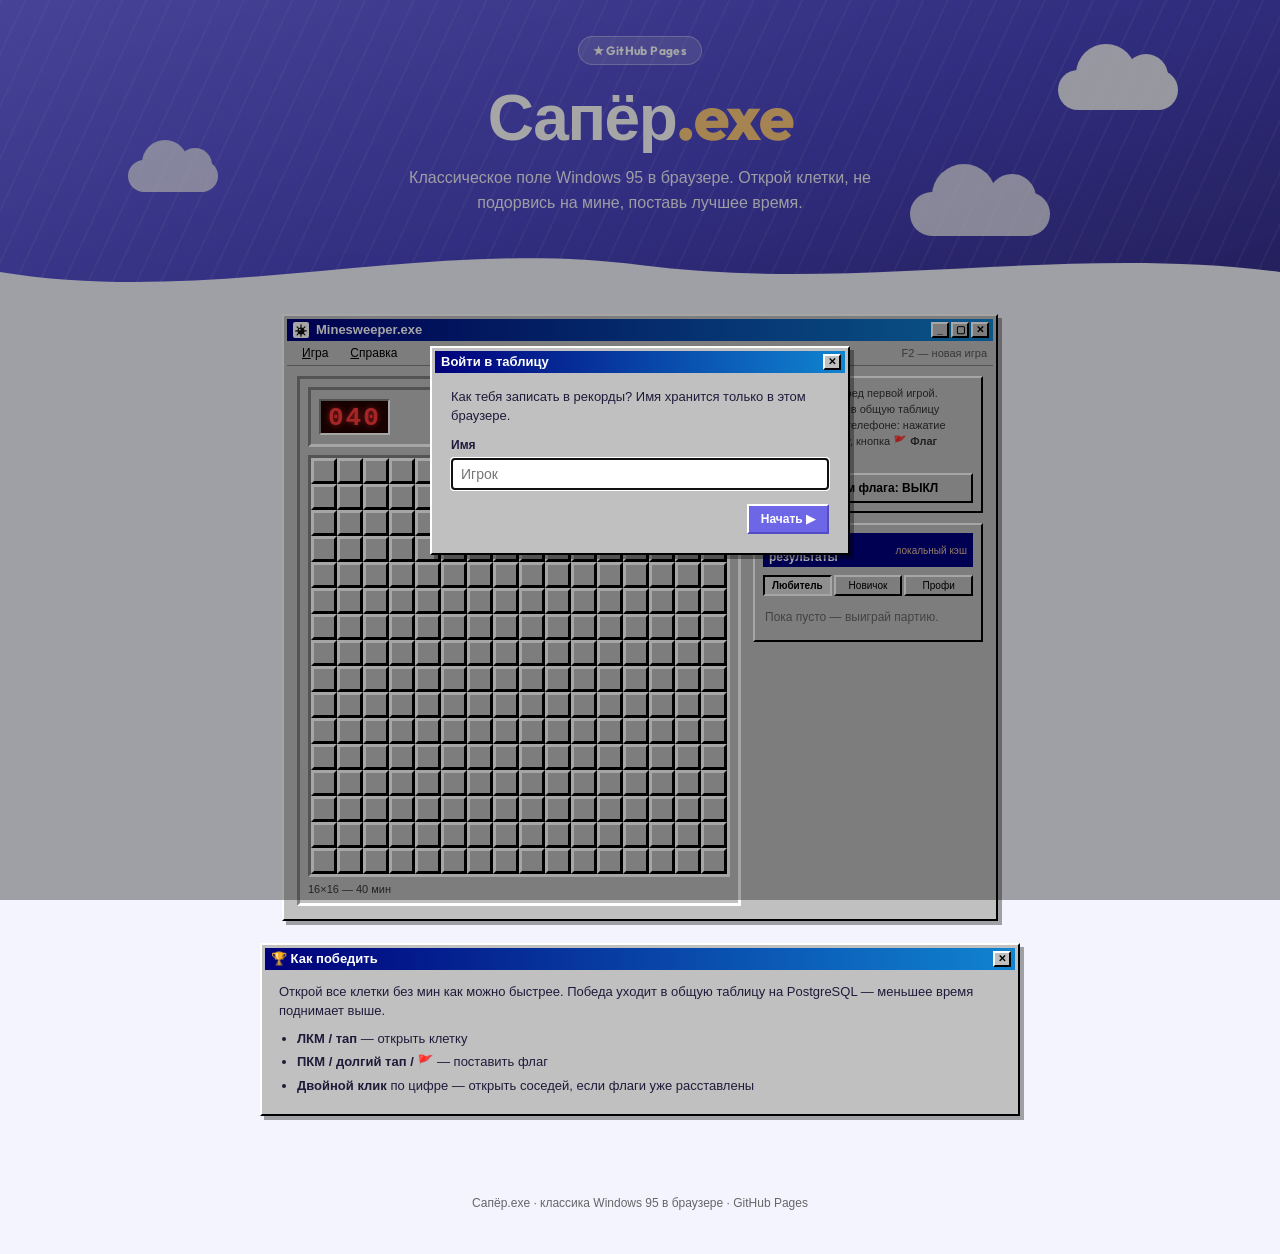
==== index.html @ 0dbbdd4d "feat: add Win95 minesweeper with Postgres scores Persist leaderboard in PostgreSQL so wins survive b" ====
<!DOCTYPE html>
<html lang="ru">
<head>
  <meta charset="UTF-8" />
  <meta name="viewport" content="width=device-width, initial-scale=1, maximum-scale=1, user-scalable=no" />
  <title>Сапёр.exe — классический Minesweeper в браузере</title>
  <meta name="description" content="Классический сапёр в окне Windows 95. Играйте в браузере, ставьте флаги, бейте рекорды." />
  <link rel="icon" href="favicon.svg" type="image/svg+xml" />
  <link rel="preconnect" href="https://fonts.googleapis.com" />
  <link rel="preconnect" href="https://fonts.gstatic.com" crossorigin />
  <link href="https://fonts.googleapis.com/css2?family=Outfit:wght@500;700;800&family=Tahoma&display=swap" rel="stylesheet" />
  <link rel="stylesheet" href="styles.css" />
</head>
<body>
  <header class="hero">
    <div class="cloud c1" aria-hidden="true"></div>
    <div class="cloud c2" aria-hidden="true"></div>
    <div class="cloud c3" aria-hidden="true"></div>
    <div class="hero-inner">
      <span class="badge">★ GitHub Pages</span>
      <h1>Сапёр<span class="dot">.exe</span></h1>
      <p>Классическое поле Windows 95 в браузере. Открой клетки, не подорвись на мине, поставь лучшее время.</p>
    </div>
    <svg class="wave" viewBox="0 0 1440 80" preserveAspectRatio="none" aria-hidden="true">
      <path fill="#f4f4ff" d="M0,40 C240,80 480,0 720,32 C960,64 1200,8 1440,40 L1440,80 L0,80 Z"></path>
    </svg>
  </header>

  <main class="stage">
    <section class="win" id="gameWindow" aria-label="Окно игры Сапёр">
      <div class="titlebar">
        <div class="t">
          <span class="ico" aria-hidden="true">
            <svg viewBox="0 0 16 16" width="14" height="14"><circle cx="8" cy="9" r="4" fill="#111"/><g stroke="#111" stroke-width="1.4" stroke-linecap="round"><line x1="8" y1="2" x2="8" y2="5"/><line x1="8" y1="13" x2="8" y2="15"/><line x1="2" y1="9" x2="4" y2="9"/><line x1="12" y1="9" x2="14" y2="9"/><line x1="3.5" y1="4.5" x2="5.2" y2="6.2"/><line x1="10.8" y1="11.8" x2="12.5" y2="13.5"/><line x1="12.5" y1="4.5" x2="10.8" y2="6.2"/><line x1="5.2" y1="11.8" x2="3.5" y2="13.5"/></g><circle cx="6.6" cy="7.6" r=".9" fill="#fff"/></svg>
          </span>
          <span>Minesweeper.exe</span>
        </div>
        <div class="tbtns">
          <button class="tbtn" type="button" aria-label="Свернуть">_</button>
          <button class="tbtn" type="button" aria-label="Развернуть">▢</button>
          <button class="tbtn" type="button" aria-label="Закрыть">✕</button>
        </div>
      </div>

      <div class="menubar">
        <div class="menu">
          <button class="menu-btn" type="button" id="gameMenuBtn"><u>И</u>гра</button>
          <div class="menu-drop" id="gameMenu" hidden>
            <button type="button" data-action="new">Новая игра<span>F2</span></button>
            <hr />
            <button type="button" data-diff="beginner">Новичок <em>9×9 · 10</em></button>
            <button type="button" data-diff="intermediate">Любитель <em>16×16 · 40</em></button>
            <button type="button" data-diff="expert">Профессионал <em>30×16 · 99</em></button>
            <hr />
            <button type="button" data-action="marks">Знаки вопроса <b id="marksState">выкл</b></button>
            <button type="button" data-action="clear-scores">Очистить локальный кэш</button>
          </div>
        </div>
        <div class="menu">
          <button class="menu-btn" type="button" id="helpMenuBtn"><u>С</u>правка</button>
          <div class="menu-drop" id="helpMenu" hidden>
            <button type="button" data-action="help">Как играть</button>
            <button type="button" data-action="about">О программе</button>
          </div>
        </div>
        <span class="menu-hint">F2 — новая игра</span>
      </div>

      <div class="app">
        <div class="gameframe">
          <div class="hud">
            <div class="led" id="mineCounter" aria-label="Осталось мин">040</div>
            <button class="smiley" id="smiley" type="button" aria-label="Новая игра">🙂</button>
            <div class="led" id="timer" aria-label="Время">000</div>
          </div>
          <div class="board" id="board" role="grid" aria-label="Игровое поле"></div>
          <div class="statusline">
            <span id="diffLabel">16×16 — 40 мин</span>
          </div>
        </div>

        <aside class="panel">
          <div class="panelbox">
            <p class="small">Имя спросим перед первой игрой. Победа пишется в общую таблицу PostgreSQL. На телефоне: нажатие открывает клетку, кнопка <b>🚩 Флаг</b> ставит флаги.</p>
            <button class="btn flag-btn" id="flagBtn" type="button" aria-pressed="false">
              🚩 Режим флага: <b>ВЫКЛ</b>
            </button>
          </div>
          <div class="panelbox lbbox">
            <h3>🏆 Лучшие результаты <span class="lb-status" id="lbStatus">подключение…</span></h3>
            <div class="lb-tabs" id="lbTabs">
              <button type="button" class="active" data-lb="intermediate">Любитель</button>
              <button type="button" data-lb="beginner">Новичок</button>
              <button type="button" data-lb="expert">Профи</button>
            </div>
            <div id="leaderboard"></div>
          </div>
        </aside>
      </div>
    </section>

    <section class="win prizes" aria-labelledby="howtoTitle">
      <div class="titlebar">
        <div class="t"><span>🏆 Как победить</span></div>
        <div class="tbtns"><button class="tbtn" type="button">✕</button></div>
      </div>
      <div class="prizes-body">
        <p>Открой все клетки без мин как можно быстрее. Победа уходит в общую таблицу на PostgreSQL — меньшее время поднимает выше.</p>
        <ul>
          <li><b>ЛКМ / тап</b> — открыть клетку</li>
          <li><b>ПКМ / долгий тап / 🚩</b> — поставить флаг</li>
          <li><b>Двойной клик</b> по цифре — открыть соседей, если флаги уже расставлены</li>
        </ul>
      </div>
    </section>
  </main>

  <footer class="foot">
    <p>Сапёр.exe · классика Windows 95 в браузере · GitHub Pages</p>
  </footer>

  <div class="modal" id="nameModal" hidden>
    <div class="win dialog">
      <div class="titlebar">
        <div class="t">Войти в таблицу</div>
        <button class="tbtn" type="button" data-close="nameModal">✕</button>
      </div>
      <form class="dialog-body" id="nameForm">
        <p>Как тебя записать в рекорды? Имя хранится только в этом браузере.</p>
        <label>
          Имя
          <input id="nameInput" name="name" type="text" maxlength="24" autocomplete="nickname" required placeholder="Игрок" />
        </label>
        <div class="dialog-actions">
          <button class="btn primary" type="submit">Начать ▶</button>
        </div>
      </form>
    </div>
  </div>

  <div class="modal" id="helpModal" hidden>
    <div class="win dialog">
      <div class="titlebar">
        <div class="t">Справка</div>
        <button class="tbtn" type="button" data-close="helpModal">✕</button>
      </div>
      <div class="dialog-body">
        <p>На поле спрятаны мины. Цифра — сколько мин в соседних восьми клетках. Открой все безопасные клетки.</p>
        <ul>
          <li>Первый клик всегда безопасный.</li>
          <li>Пустая клетка открывает область вокруг.</li>
          <li>Флаг — если уверен, что там мина.</li>
          <li>Смайлик или F2 — новая партия.</li>
        </ul>
        <div class="dialog-actions">
          <button class="btn" type="button" data-close="helpModal">Понятно</button>
        </div>
      </div>
    </div>
  </div>

  <div class="modal" id="aboutModal" hidden>
    <div class="win dialog">
      <div class="titlebar">
        <div class="t">О программе</div>
        <button class="tbtn" type="button" data-close="aboutModal">✕</button>
      </div>
      <div class="dialog-body">
        <p><b>Minesweeper.exe</b></p>
        <p>Веб-версия классического сапёра. Таблица рекордов живёт в PostgreSQL; если сервер недоступен, остаётся локальный кэш в браузере.</p>
        <div class="dialog-actions">
          <button class="btn" type="button" data-close="aboutModal">OK</button>
        </div>
      </div>
    </div>
  </div>

  <div class="modal" id="resultModal" hidden>
    <div class="win dialog result">
      <div class="titlebar">
        <div class="t" id="resultTitle">Победа</div>
        <button class="tbtn" type="button" data-close="resultModal">✕</button>
      </div>
      <div class="dialog-body result-body">
        <div class="mascot" aria-hidden="true">💣</div>
        <h2 id="resultHeading">Поле чисто</h2>
        <dl class="stats">
          <div><dt>Счёт</dt><dd id="statScore">—</dd></div>
          <div><dt>Время</dt><dd id="statTime">—</dd></div>
          <div><dt>Открыто</dt><dd id="statCleared">—</dd></div>
          <div><dt>Игрок</dt><dd id="statPlayer">—</dd></div>
        </dl>
        <div class="dialog-actions">
          <button class="btn primary" type="button" id="playAgain">↻ Ещё раз</button>
          <button class="btn" type="button" id="saveImage">💾 Картинка счёта</button>
        </div>
      </div>
    </div>
  </div>

  <script src="config.js"></script>
  <script src="game.js"></script>
</body>
</html>
---- styles.css ----
:root {
  --face: #c0c0c0;
  --hi: #ffffff;
  --lo: #808080;
  --dk: #000000;
  --led: #ff3b3b;
  --navy: #1e1b3a;
  --purple: #6d67e8;
  --purple-d: #524dc4;
  --yellow: #ffcb7d;
  --page: #f4f4ff;
  --cell: 28px;
}

*,
*::before,
*::after { box-sizing: border-box; }

html, body {
  margin: 0;
  padding: 0;
}

body {
  font-family: Tahoma, "Segoe UI", Verdana, sans-serif;
  background: var(--page);
  color: var(--navy);
  min-height: 100vh;
  -webkit-user-select: none;
  user-select: none;
}

img, svg { display: block; }

.hero {
  position: relative;
  overflow: hidden;
  padding: 36px 20px 90px;
  background:
    repeating-linear-gradient(115deg, rgba(255,255,255,.06) 0 2px, transparent 2px 22px),
    linear-gradient(160deg, #6d67e8 0%, #4b46c4 55%, #352f8a 100%);
  color: #fff;
  text-align: center;
}

.hero-inner { position: relative; z-index: 2; max-width: 720px; margin: 0 auto; }

.badge {
  display: inline-flex;
  align-items: center;
  gap: 8px;
  background: rgba(255,255,255,.16);
  border: 1px solid rgba(255,255,255,.35);
  border-radius: 999px;
  padding: 6px 14px;
  font-size: 12px;
  font-weight: 700;
  letter-spacing: .4px;
  font-family: Outfit, Tahoma, sans-serif;
}

.hero h1 {
  font-family: Outfit, Tahoma, sans-serif;
  font-weight: 800;
  font-size: clamp(36px, 6vw, 64px);
  letter-spacing: -1.5px;
  margin: 18px 0 0;
  line-height: 1.05;
}

.hero h1 .dot { color: var(--yellow); }

.hero p {
  max-width: 540px;
  margin: 16px auto 0;
  font-size: 16px;
  line-height: 1.55;
  color: rgba(255,255,255,.92);
}

.cloud {
  position: absolute;
  background: #fff;
  border-radius: 100px;
  opacity: .88;
  z-index: 1;
}
.cloud::before,
.cloud::after {
  content: "";
  position: absolute;
  background: #fff;
  border-radius: 50%;
}
.cloud.c1 { width: 120px; height: 40px; top: 70px; right: 8%; }
.cloud.c1::before { width: 60px; height: 60px; top: -26px; left: 18px; }
.cloud.c1::after { width: 44px; height: 44px; top: -16px; left: 66px; }
.cloud.c2 { width: 90px; height: 32px; top: 160px; left: 10%; opacity: .7; }
.cloud.c2::before { width: 46px; height: 46px; top: -20px; left: 14px; }
.cloud.c2::after { width: 34px; height: 34px; top: -12px; left: 50px; }
.cloud.c3 { width: 140px; height: 44px; bottom: 70px; right: 18%; opacity: .75; }
.cloud.c3::before { width: 64px; height: 64px; top: -28px; left: 22px; }
.cloud.c3::after { width: 48px; height: 48px; top: -18px; left: 78px; }

.wave {
  position: absolute;
  left: 0; right: 0; bottom: -1px;
  width: 100%;
  height: 70px;
  z-index: 2;
  pointer-events: none;
}

.stage {
  max-width: 1180px;
  margin: 0 auto;
  padding: 8px 16px 60px;
  display: flex;
  flex-direction: column;
  align-items: center;
}

.win {
  width: fit-content;
  max-width: 100%;
  background: var(--face);
  border: 2px solid;
  border-color: var(--hi) var(--dk) var(--dk) var(--hi);
  box-shadow: 4px 4px 0 rgba(0,0,0,.35);
  padding: 3px;
}

.titlebar {
  background: linear-gradient(90deg, #00007b, #1084d0);
  color: #fff;
  display: flex;
  align-items: center;
  justify-content: space-between;
  padding: 3px 4px 3px 6px;
  font-weight: 700;
  font-size: 13px;
}

.titlebar .t { display: flex; align-items: center; gap: 7px; }
.titlebar .ico {
  width: 16px;
  height: 16px;
  background: #fff;
  border-radius: 2px;
  display: inline-flex;
  align-items: center;
  justify-content: center;
}

.tbtns { display: flex; gap: 2px; }
.tbtn {
  width: 18px;
  height: 16px;
  background: var(--face);
  border: 2px solid;
  border-color: var(--hi) var(--dk) var(--dk) var(--hi);
  font-size: 10px;
  line-height: 10px;
  display: flex;
  align-items: center;
  justify-content: center;
  font-weight: 700;
  color: #000;
  padding: 0;
  cursor: default;
  font-family: Tahoma, sans-serif;
}
.tbtn:active { border-color: var(--dk) var(--hi) var(--hi) var(--dk); }

.menubar {
  display: flex;
  align-items: center;
  gap: 4px;
  padding: 2px 6px;
  font-size: 12px;
  border-bottom: 1px solid var(--lo);
  position: relative;
}

.menu { position: relative; }
.menu-btn {
  background: none;
  border: 1px solid transparent;
  font: inherit;
  padding: 2px 8px;
  cursor: default;
}
.menu-btn:hover,
.menu.open .menu-btn {
  background: #000080;
  color: #fff;
  border-color: #000080;
}

.menu-drop {
  position: absolute;
  top: 100%;
  left: 0;
  z-index: 20;
  min-width: 240px;
  background: var(--face);
  border: 2px solid;
  border-color: var(--hi) var(--dk) var(--dk) var(--hi);
  box-shadow: 2px 2px 0 rgba(0,0,0,.25);
  padding: 3px;
}
.menu-drop button {
  display: flex;
  justify-content: space-between;
  align-items: center;
  gap: 16px;
  width: 100%;
  background: none;
  border: 0;
  font: inherit;
  font-size: 12px;
  text-align: left;
  padding: 4px 12px 4px 18px;
  cursor: default;
}
.menu-drop button:hover { background: #000080; color: #fff; }
.menu-drop button span,
.menu-drop button em,
.menu-drop button b { font-style: normal; font-weight: 400; color: #444; }
.menu-drop button:hover span,
.menu-drop button:hover em,
.menu-drop button:hover b { color: #ddd; }
.menu-drop hr {
  border: 0;
  border-top: 1px solid var(--lo);
  border-bottom: 1px solid var(--hi);
  margin: 3px 4px;
}
.menu-hint {
  margin-left: auto;
  color: #555;
  font-size: 11px;
}

.app {
  padding: 10px;
  display: flex;
  gap: 12px;
  align-items: flex-start;
  justify-content: center;
  flex-wrap: wrap;
}

.gameframe {
  background: var(--face);
  padding: 8px;
  border: 3px solid;
  border-color: var(--lo) var(--hi) var(--hi) var(--lo);
}

.hud {
  display: flex;
  align-items: center;
  justify-content: space-between;
  background: var(--face);
  padding: 6px 8px;
  margin-bottom: 8px;
  border: 3px solid;
  border-color: var(--lo) var(--hi) var(--hi) var(--lo);
}

.led {
  font-family: "Courier New", ui-monospace, monospace;
  font-weight: 700;
  font-size: 26px;
  line-height: 1;
  background: #200;
  color: var(--led);
  padding: 4px 7px 2px;
  letter-spacing: 2px;
  border: 2px solid;
  border-color: var(--lo) var(--hi) var(--hi) var(--lo);
  min-width: 64px;
  text-align: right;
  text-shadow: 0 0 6px rgba(255, 59, 59, .75);
}

.smiley {
  width: 42px;
  height: 42px;
  font-size: 22px;
  background: var(--face);
  cursor: pointer;
  border: 3px solid;
  border-color: var(--hi) var(--dk) var(--dk) var(--hi);
  display: flex;
  align-items: center;
  justify-content: center;
  padding: 0;
  line-height: 1;
}
.smiley:active { border-color: var(--dk) var(--hi) var(--hi) var(--dk); }

.board {
  display: grid;
  gap: 0;
  background: var(--lo);
  border: 3px solid;
  border-color: var(--lo) var(--hi) var(--hi) var(--lo);
  touch-action: manipulation;
}

.cell {
  width: var(--cell);
  height: var(--cell);
  background: var(--face);
  border: 3px solid;
  border-color: var(--hi) var(--dk) var(--dk) var(--hi);
  display: flex;
  align-items: center;
  justify-content: center;
  font-weight: 700;
  font-size: calc(var(--cell) * 0.58);
  font-family: Tahoma, sans-serif;
  cursor: pointer;
  padding: 0;
  color: transparent;
  line-height: 1;
}
.cell.open {
  border: 1px solid #9c9c9c;
  background: #c0c0c0;
}
.cell.pressed:not(.open):not(.flag) {
  border-color: var(--lo) var(--hi) var(--hi) var(--lo);
}
.cell.exploded { background: #ff3232; }
.cell.mine-wrong { background: #c0c0c0; }
.n1 { color: #0000ff; }
.n2 { color: #008200; }
.n3 { color: #ff0000; }
.n4 { color: #000084; }
.n5 { color: #840000; }
.n6 { color: #008284; }
.n7 { color: #000000; }
.n8 { color: #848284; }

.cell .glyph {
  width: 70%;
  height: 70%;
  pointer-events: none;
}

.statusline {
  margin-top: 6px;
  font-size: 11px;
  color: #333;
}

.panel {
  width: 230px;
  min-width: 200px;
  flex: 0 0 230px;
  font-size: 12px;
  display: flex;
  flex-direction: column;
}

.panelbox {
  background: var(--face);
  padding: 8px;
  margin-bottom: 10px;
  border: 2px solid;
  border-color: var(--hi) var(--dk) var(--dk) var(--hi);
}

.panelbox h3 {
  margin: 0 0 8px;
  font-size: 12px;
  background: #000080;
  color: #fff;
  padding: 3px 6px;
  font-weight: 700;
  display: flex;
  align-items: center;
  justify-content: space-between;
  gap: 8px;
}

.lb-status {
  font-weight: 400;
  font-size: 10px;
  letter-spacing: 0;
  white-space: nowrap;
  opacity: .9;
}
.lb-status.online { color: #b6ffb6; }
.lb-status.offline { color: #ffd59a; }

.small { font-size: 11px; color: #333; line-height: 1.45; margin: 0 0 8px; }

.btn {
  font-family: Tahoma, sans-serif;
  font-size: 12px;
  padding: 6px 12px;
  cursor: pointer;
  background: var(--face);
  font-weight: 700;
  border: 2px solid;
  border-color: var(--hi) var(--dk) var(--dk) var(--hi);
  color: #000;
}
.btn:active { border-color: var(--dk) var(--hi) var(--hi) var(--dk); }
.btn.primary {
  background: var(--purple);
  color: #fff;
  border-color: #fff var(--purple-d) var(--purple-d) #fff;
}
.flag-btn { width: 100%; }
.flag-btn.on { background: #ffe08a; }

.lb-tabs {
  display: flex;
  gap: 2px;
  margin-bottom: 6px;
}
.lb-tabs button {
  flex: 1;
  font: inherit;
  font-size: 10px;
  padding: 3px 2px;
  background: var(--face);
  border: 2px solid;
  border-color: var(--hi) var(--dk) var(--dk) var(--hi);
  cursor: pointer;
}
.lb-tabs button.active {
  border-color: var(--dk) var(--hi) var(--hi) var(--dk);
  background: #dcdcdc;
  font-weight: 700;
}

#leaderboard { max-height: 280px; overflow-y: auto; }
.lbrow {
  display: flex;
  justify-content: space-between;
  gap: 6px;
  padding: 3px 2px;
  border-bottom: 1px dotted #aaa;
}
.lbrow.me { background: #fff3b0; }
.lbrow .rk { width: 18px; color: #555; flex: none; }
.lbrow .nm { flex: 1; overflow: hidden; text-overflow: ellipsis; white-space: nowrap; }
.lbrow .tm { font-family: "Courier New", monospace; font-weight: 700; }
.lb-empty { color: #666; padding: 8px 2px; }

.prizes { margin: 22px auto 0; width: 760px; max-width: 100%; }
.prizes-body { padding: 12px 14px; font-size: 13px; line-height: 1.5; }
.prizes-body p { margin: 0 0 8px; }
.prizes-body ul { margin: 0; padding-left: 18px; }
.prizes-body li { margin: 4px 0; }

.foot {
  text-align: center;
  color: #666;
  font-size: 12px;
  padding: 8px 16px 32px;
}

.modal {
  position: fixed;
  inset: 0;
  background: rgba(0,0,0,.35);
  display: flex;
  align-items: center;
  justify-content: center;
  z-index: 50;
  padding: 16px;
}
.modal[hidden] { display: none; }

.dialog { width: min(420px, 100%); }
.dialog.result { width: min(460px, 100%); }
.dialog-body { padding: 14px 16px 16px; font-size: 13px; line-height: 1.5; }
.dialog-body p { margin: 0 0 10px; }
.dialog-body ul { margin: 0 0 12px; padding-left: 18px; }
.dialog-body label {
  display: flex;
  flex-direction: column;
  gap: 4px;
  font-weight: 700;
  font-size: 12px;
}
.dialog-body input {
  font-family: Tahoma, sans-serif;
  font-size: 14px;
  padding: 6px 8px;
  border: 2px solid;
  border-color: var(--lo) var(--hi) var(--hi) var(--lo);
  background: #fff;
  -webkit-user-select: text;
  user-select: text;
}
.dialog-actions {
  display: flex;
  gap: 8px;
  justify-content: flex-end;
  margin-top: 14px;
  flex-wrap: wrap;
}

.result-body { text-align: center; }
.result-body h2 {
  font-family: Outfit, Tahoma, sans-serif;
  margin: 0 0 12px;
  font-size: 22px;
}
.mascot { font-size: 42px; margin-bottom: 6px; }
.stats {
  display: grid;
  grid-template-columns: 1fr 1fr;
  gap: 8px;
  margin: 0 0 8px;
  text-align: left;
}
.stats div {
  background: #dcdcdc;
  border: 2px solid;
  border-color: var(--lo) var(--hi) var(--hi) var(--lo);
  padding: 8px 10px;
}
.stats dt { font-size: 10px; color: #555; text-transform: uppercase; letter-spacing: .4px; }
.stats dd { margin: 2px 0 0; font-size: 18px; font-weight: 700; font-family: "Courier New", monospace; }

.result-body .dialog-actions { justify-content: center; }

@media (max-width: 820px) {
  :root { --cell: 22px; }
  .panel { flex-basis: 100%; width: 100%; }
  .menu-hint { display: none; }
  .cloud { display: none; }
}

@media (max-width: 480px) {
  :root { --cell: 18px; }
  .led { font-size: 20px; min-width: 52px; padding: 3px 5px; }
  .smiley { width: 34px; height: 34px; font-size: 18px; }
  .hero { padding-bottom: 70px; }
}
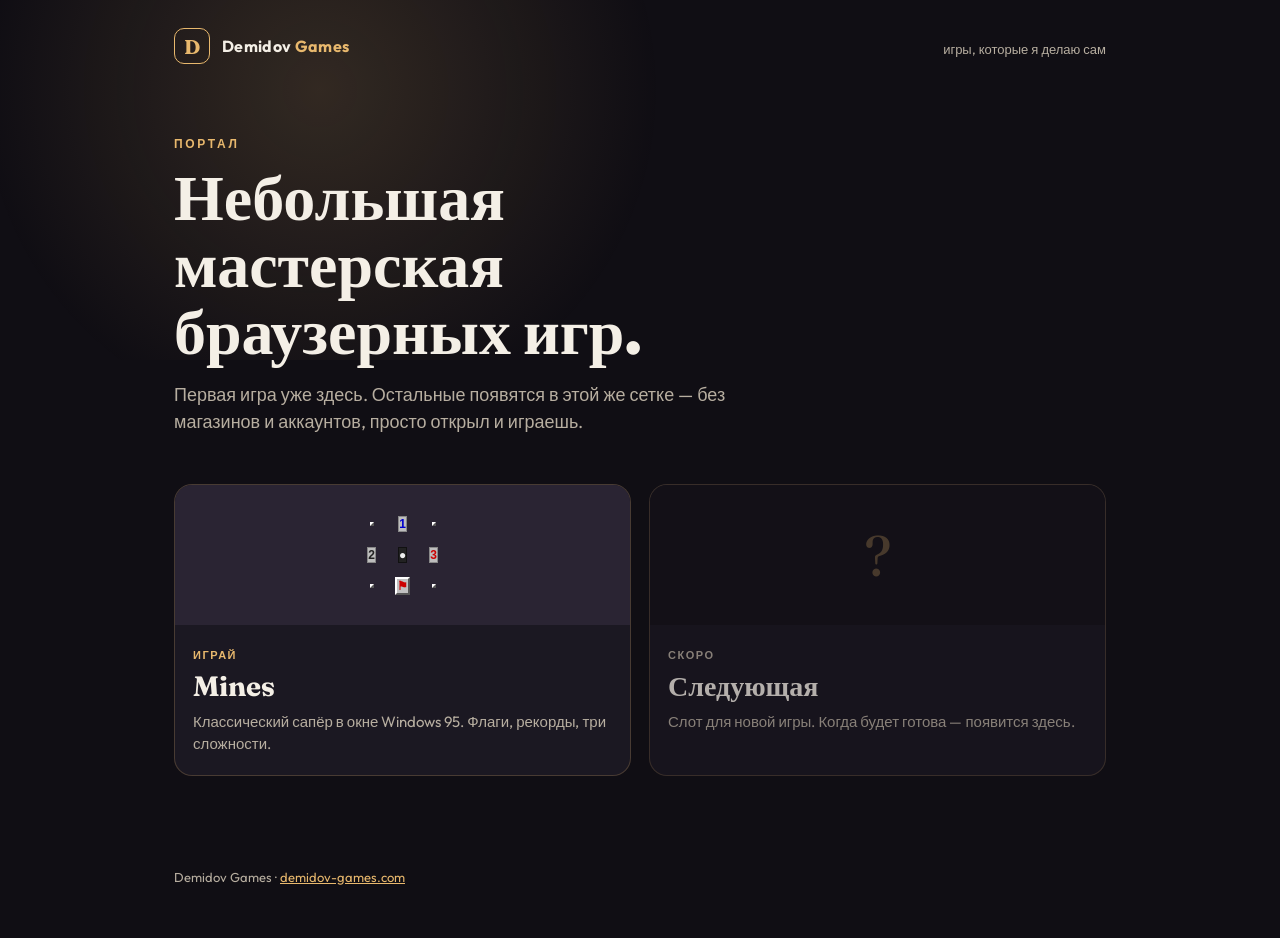
==== commit fa118f96: "feat: make demidov-games.com a games portal Move minesweeper to /mines and serve a catalog homepage " ====
--- a/index.html
+++ b/index.html
@@ -2,203 +2,60 @@
 <html lang="ru">
 <head>
   <meta charset="UTF-8" />
-  <meta name="viewport" content="width=device-width, initial-scale=1, maximum-scale=1, user-scalable=no" />
-  <title>Сапёр.exe — классический Minesweeper в браузере</title>
-  <meta name="description" content="Классический сапёр в окне Windows 95. Играйте в браузере, ставьте флаги, бейте рекорды." />
+  <meta name="viewport" content="width=device-width, initial-scale=1" />
+  <title>Demidov Games — игры, которые я делаю сам</title>
+  <meta name="description" content="Портал игр Кирилла Демидова. Сапёр уже здесь, следующие игры будут появляться на demidov-games.com." />
   <link rel="icon" href="favicon.svg" type="image/svg+xml" />
+  <link rel="canonical" href="https://demidov-games.com/" />
   <link rel="preconnect" href="https://fonts.googleapis.com" />
   <link rel="preconnect" href="https://fonts.gstatic.com" crossorigin />
-  <link href="https://fonts.googleapis.com/css2?family=Outfit:wght@500;700;800&family=Tahoma&display=swap" rel="stylesheet" />
-  <link rel="stylesheet" href="styles.css" />
+  <link href="https://fonts.googleapis.com/css2?family=Fraunces:opsz,wght@9..144,600;9..144,800&family=Outfit:wght@400;500;600;700&display=swap" rel="stylesheet" />
+  <link rel="stylesheet" href="portal.css" />
 </head>
 <body>
-  <header class="hero">
-    <div class="cloud c1" aria-hidden="true"></div>
-    <div class="cloud c2" aria-hidden="true"></div>
-    <div class="cloud c3" aria-hidden="true"></div>
-    <div class="hero-inner">
-      <span class="badge">★ GitHub Pages</span>
-      <h1>Сапёр<span class="dot">.exe</span></h1>
-      <p>Классическое поле Windows 95 в браузере. Открой клетки, не подорвись на мине, поставь лучшее время.</p>
-    </div>
-    <svg class="wave" viewBox="0 0 1440 80" preserveAspectRatio="none" aria-hidden="true">
-      <path fill="#f4f4ff" d="M0,40 C240,80 480,0 720,32 C960,64 1200,8 1440,40 L1440,80 L0,80 Z"></path>
-    </svg>
+  <div class="glow" aria-hidden="true"></div>
+  <header class="top">
+    <a class="brand" href="/">
+      <span class="mark">D</span>
+      <span class="brand-text">Demidov <em>Games</em></span>
+    </a>
+    <p class="tag">игры, которые я делаю сам</p>
   </header>
 
-  <main class="stage">
-    <section class="win" id="gameWindow" aria-label="Окно игры Сапёр">
-      <div class="titlebar">
-        <div class="t">
-          <span class="ico" aria-hidden="true">
-            <svg viewBox="0 0 16 16" width="14" height="14"><circle cx="8" cy="9" r="4" fill="#111"/><g stroke="#111" stroke-width="1.4" stroke-linecap="round"><line x1="8" y1="2" x2="8" y2="5"/><line x1="8" y1="13" x2="8" y2="15"/><line x1="2" y1="9" x2="4" y2="9"/><line x1="12" y1="9" x2="14" y2="9"/><line x1="3.5" y1="4.5" x2="5.2" y2="6.2"/><line x1="10.8" y1="11.8" x2="12.5" y2="13.5"/><line x1="12.5" y1="4.5" x2="10.8" y2="6.2"/><line x1="5.2" y1="11.8" x2="3.5" y2="13.5"/></g><circle cx="6.6" cy="7.6" r=".9" fill="#fff"/></svg>
-          </span>
-          <span>Minesweeper.exe</span>
-        </div>
-        <div class="tbtns">
-          <button class="tbtn" type="button" aria-label="Свернуть">_</button>
-          <button class="tbtn" type="button" aria-label="Развернуть">▢</button>
-          <button class="tbtn" type="button" aria-label="Закрыть">✕</button>
-        </div>
-      </div>
-
-      <div class="menubar">
-        <div class="menu">
-          <button class="menu-btn" type="button" id="gameMenuBtn"><u>И</u>гра</button>
-          <div class="menu-drop" id="gameMenu" hidden>
-            <button type="button" data-action="new">Новая игра<span>F2</span></button>
-            <hr />
-            <button type="button" data-diff="beginner">Новичок <em>9×9 · 10</em></button>
-            <button type="button" data-diff="intermediate">Любитель <em>16×16 · 40</em></button>
-            <button type="button" data-diff="expert">Профессионал <em>30×16 · 99</em></button>
-            <hr />
-            <button type="button" data-action="marks">Знаки вопроса <b id="marksState">выкл</b></button>
-            <button type="button" data-action="clear-scores">Очистить локальный кэш</button>
-          </div>
-        </div>
-        <div class="menu">
-          <button class="menu-btn" type="button" id="helpMenuBtn"><u>С</u>правка</button>
-          <div class="menu-drop" id="helpMenu" hidden>
-            <button type="button" data-action="help">Как играть</button>
-            <button type="button" data-action="about">О программе</button>
-          </div>
-        </div>
-        <span class="menu-hint">F2 — новая игра</span>
-      </div>
-
-      <div class="app">
-        <div class="gameframe">
-          <div class="hud">
-            <div class="led" id="mineCounter" aria-label="Осталось мин">040</div>
-            <button class="smiley" id="smiley" type="button" aria-label="Новая игра">🙂</button>
-            <div class="led" id="timer" aria-label="Время">000</div>
-          </div>
-          <div class="board" id="board" role="grid" aria-label="Игровое поле"></div>
-          <div class="statusline">
-            <span id="diffLabel">16×16 — 40 мин</span>
-          </div>
-        </div>
-
-        <aside class="panel">
-          <div class="panelbox">
-            <p class="small">Имя спросим перед первой игрой. Победа пишется в общую таблицу PostgreSQL. На телефоне: нажатие открывает клетку, кнопка <b>🚩 Флаг</b> ставит флаги.</p>
-            <button class="btn flag-btn" id="flagBtn" type="button" aria-pressed="false">
-              🚩 Режим флага: <b>ВЫКЛ</b>
-            </button>
-          </div>
-          <div class="panelbox lbbox">
-            <h3>🏆 Лучшие результаты <span class="lb-status" id="lbStatus">подключение…</span></h3>
-            <div class="lb-tabs" id="lbTabs">
-              <button type="button" class="active" data-lb="intermediate">Любитель</button>
-              <button type="button" data-lb="beginner">Новичок</button>
-              <button type="button" data-lb="expert">Профи</button>
-            </div>
-            <div id="leaderboard"></div>
-          </div>
-        </aside>
-      </div>
+  <main>
+    <section class="intro">
+      <p class="kicker">портал</p>
+      <h1>Небольшая мастерская браузерных игр.</h1>
+      <p class="lead">Первая игра уже здесь. Остальные появятся в этой же сетке — без магазинов и аккаунтов, просто открыл и играешь.</p>
     </section>
 
-    <section class="win prizes" aria-labelledby="howtoTitle">
-      <div class="titlebar">
-        <div class="t"><span>🏆 Как победить</span></div>
-        <div class="tbtns"><button class="tbtn" type="button">✕</button></div>
-      </div>
-      <div class="prizes-body">
-        <p>Открой все клетки без мин как можно быстрее. Победа уходит в общую таблицу на PostgreSQL — меньшее время поднимает выше.</p>
-        <ul>
-          <li><b>ЛКМ / тап</b> — открыть клетку</li>
-          <li><b>ПКМ / долгий тап / 🚩</b> — поставить флаг</li>
-          <li><b>Двойной клик</b> по цифре — открыть соседей, если флаги уже расставлены</li>
-        </ul>
-      </div>
+    <section class="catalog" aria-label="Игры">
+      <a class="card live" href="/mines/">
+        <div class="thumb mines-thumb" aria-hidden="true">
+          <span></span><span class="n">1</span><span></span>
+          <span class="n">2</span><span class="mine">●</span><span class="n">3</span>
+          <span></span><span class="flag">⚑</span><span></span>
+        </div>
+        <div class="card-body">
+          <span class="status">играй</span>
+          <h2>Mines</h2>
+          <p>Классический сапёр в окне Windows 95. Флаги, рекорды, три сложности.</p>
+        </div>
+      </a>
+
+      <article class="card soon">
+        <div class="thumb placeholder" aria-hidden="true">?</div>
+        <div class="card-body">
+          <span class="status">скоро</span>
+          <h2>Следующая</h2>
+          <p>Слот для новой игры. Когда будет готова — появится здесь.</p>
+        </div>
+      </article>
     </section>
   </main>
 
   <footer class="foot">
-    <p>Сапёр.exe · классика Windows 95 в браузере · GitHub Pages</p>
+    <p>Demidov Games · <a href="https://demidov-games.com">demidov-games.com</a></p>
   </footer>
-
-  <div class="modal" id="nameModal" hidden>
-    <div class="win dialog">
-      <div class="titlebar">
-        <div class="t">Войти в таблицу</div>
-        <button class="tbtn" type="button" data-close="nameModal">✕</button>
-      </div>
-      <form class="dialog-body" id="nameForm">
-        <p>Как тебя записать в рекорды? Имя хранится только в этом браузере.</p>
-        <label>
-          Имя
-          <input id="nameInput" name="name" type="text" maxlength="24" autocomplete="nickname" required placeholder="Игрок" />
-        </label>
-        <div class="dialog-actions">
-          <button class="btn primary" type="submit">Начать ▶</button>
-        </div>
-      </form>
-    </div>
-  </div>
-
-  <div class="modal" id="helpModal" hidden>
-    <div class="win dialog">
-      <div class="titlebar">
-        <div class="t">Справка</div>
-        <button class="tbtn" type="button" data-close="helpModal">✕</button>
-      </div>
-      <div class="dialog-body">
-        <p>На поле спрятаны мины. Цифра — сколько мин в соседних восьми клетках. Открой все безопасные клетки.</p>
-        <ul>
-          <li>Первый клик всегда безопасный.</li>
-          <li>Пустая клетка открывает область вокруг.</li>
-          <li>Флаг — если уверен, что там мина.</li>
-          <li>Смайлик или F2 — новая партия.</li>
-        </ul>
-        <div class="dialog-actions">
-          <button class="btn" type="button" data-close="helpModal">Понятно</button>
-        </div>
-      </div>
-    </div>
-  </div>
-
-  <div class="modal" id="aboutModal" hidden>
-    <div class="win dialog">
-      <div class="titlebar">
-        <div class="t">О программе</div>
-        <button class="tbtn" type="button" data-close="aboutModal">✕</button>
-      </div>
-      <div class="dialog-body">
-        <p><b>Minesweeper.exe</b></p>
-        <p>Веб-версия классического сапёра. Таблица рекордов живёт в PostgreSQL; если сервер недоступен, остаётся локальный кэш в браузере.</p>
-        <div class="dialog-actions">
-          <button class="btn" type="button" data-close="aboutModal">OK</button>
-        </div>
-      </div>
-    </div>
-  </div>
-
-  <div class="modal" id="resultModal" hidden>
-    <div class="win dialog result">
-      <div class="titlebar">
-        <div class="t" id="resultTitle">Победа</div>
-        <button class="tbtn" type="button" data-close="resultModal">✕</button>
-      </div>
-      <div class="dialog-body result-body">
-        <div class="mascot" aria-hidden="true">💣</div>
-        <h2 id="resultHeading">Поле чисто</h2>
-        <dl class="stats">
-          <div><dt>Счёт</dt><dd id="statScore">—</dd></div>
-          <div><dt>Время</dt><dd id="statTime">—</dd></div>
-          <div><dt>Открыто</dt><dd id="statCleared">—</dd></div>
-          <div><dt>Игрок</dt><dd id="statPlayer">—</dd></div>
-        </dl>
-        <div class="dialog-actions">
-          <button class="btn primary" type="button" id="playAgain">↻ Ещё раз</button>
-          <button class="btn" type="button" id="saveImage">💾 Картинка счёта</button>
-        </div>
-      </div>
-    </div>
-  </div>
-
-  <script src="config.js"></script>
-  <script src="game.js"></script>
 </body>
 </html>
--- a/portal.css
+++ b/portal.css
@@ -0,0 +1,197 @@
+:root {
+  --bg: #100e14;
+  --ink: #f4efe6;
+  --muted: #b7aea0;
+  --gold: #e8b86d;
+  --gold-d: #c4923e;
+  --card: #1b1822;
+  --line: rgba(232, 184, 109, .22);
+}
+
+* { box-sizing: border-box; }
+html, body { margin: 0; padding: 0; }
+body {
+  min-height: 100vh;
+  font-family: Outfit, "Segoe UI", sans-serif;
+  background: var(--bg);
+  color: var(--ink);
+  position: relative;
+  overflow-x: hidden;
+}
+
+a { color: inherit; }
+
+.glow {
+  position: fixed;
+  inset: -20% auto auto -10%;
+  width: 70vw;
+  height: 60vh;
+  background: radial-gradient(circle, rgba(232,184,109,.16), transparent 65%);
+  pointer-events: none;
+  z-index: 0;
+}
+
+.top, main, .foot { position: relative; z-index: 1; }
+
+.top {
+  max-width: 980px;
+  margin: 0 auto;
+  padding: 28px 24px 0;
+  display: flex;
+  align-items: baseline;
+  justify-content: space-between;
+  gap: 16px;
+}
+
+.brand {
+  display: flex;
+  align-items: center;
+  gap: 12px;
+  text-decoration: none;
+  font-weight: 700;
+  letter-spacing: .02em;
+}
+.brand em { font-style: normal; color: var(--gold); }
+.mark {
+  width: 36px;
+  height: 36px;
+  border: 1.5px solid var(--gold);
+  border-radius: 10px;
+  display: grid;
+  place-items: center;
+  font-family: Fraunces, Georgia, serif;
+  color: var(--gold);
+  font-size: 20px;
+}
+.tag {
+  margin: 0;
+  color: var(--muted);
+  font-size: 13px;
+}
+
+.intro {
+  max-width: 980px;
+  margin: 0 auto;
+  padding: 72px 24px 36px;
+}
+.kicker {
+  text-transform: uppercase;
+  letter-spacing: .22em;
+  font-size: 12px;
+  color: var(--gold);
+  margin: 0 0 12px;
+  font-weight: 600;
+}
+h1 {
+  font-family: Fraunces, Georgia, serif;
+  font-weight: 800;
+  font-size: clamp(36px, 6vw, 64px);
+  line-height: 1.05;
+  margin: 0 0 16px;
+  max-width: 14ch;
+}
+.lead {
+  max-width: 46ch;
+  color: var(--muted);
+  font-size: 18px;
+  line-height: 1.55;
+  margin: 0;
+}
+
+.catalog {
+  max-width: 980px;
+  margin: 0 auto;
+  padding: 12px 24px 80px;
+  display: grid;
+  grid-template-columns: repeat(auto-fit, minmax(260px, 1fr));
+  gap: 18px;
+}
+
+.card {
+  background: var(--card);
+  border: 1px solid var(--line);
+  border-radius: 18px;
+  overflow: hidden;
+  text-decoration: none;
+  display: flex;
+  flex-direction: column;
+  min-height: 280px;
+  transition: transform .15s ease, border-color .15s ease, box-shadow .15s ease;
+}
+.card.live:hover {
+  transform: translateY(-4px);
+  border-color: var(--gold);
+  box-shadow: 0 18px 40px rgba(0,0,0,.35);
+}
+.card.soon { opacity: .72; }
+
+.thumb {
+  height: 140px;
+  display: grid;
+  place-items: center;
+}
+.mines-thumb {
+  grid-template-columns: repeat(3, 28px);
+  grid-template-rows: repeat(3, 28px);
+  gap: 3px;
+  background: #2a2433;
+  justify-content: center;
+  align-content: center;
+}
+.mines-thumb span {
+  background: #c0c0c0;
+  border: 2px solid #fff;
+  border-bottom-color: #555;
+  border-right-color: #555;
+  display: grid;
+  place-items: center;
+  font: 700 12px Tahoma, sans-serif;
+  color: #222;
+}
+.mines-thumb .n { background: #bdbdbd; border: 1px solid #888; }
+.mines-thumb .n:nth-child(2) { color: #00c; }
+.mines-thumb .n:nth-child(5) { color: #080; }
+.mines-thumb .n:nth-child(6) { color: #c00; }
+.mines-thumb .mine { background: #222; color: #eee; border: 1px solid #111; }
+.mines-thumb .flag { color: #c00; }
+.placeholder {
+  font-family: Fraunces, Georgia, serif;
+  font-size: 56px;
+  color: rgba(232,184,109,.35);
+  background: #15131a;
+}
+
+.card-body { padding: 18px 18px 20px; flex: 1; }
+.status {
+  font-size: 11px;
+  letter-spacing: .14em;
+  text-transform: uppercase;
+  color: var(--gold);
+  font-weight: 700;
+}
+.card.soon .status { color: var(--muted); }
+.card h2 {
+  font-family: Fraunces, Georgia, serif;
+  font-size: 28px;
+  margin: 6px 0 8px;
+}
+.card p {
+  margin: 0;
+  color: var(--muted);
+  line-height: 1.45;
+  font-size: 15px;
+}
+
+.foot {
+  max-width: 980px;
+  margin: 0 auto;
+  padding: 0 24px 40px;
+  color: var(--muted);
+  font-size: 13px;
+}
+.foot a { color: var(--gold); }
+
+@media (max-width: 640px) {
+  .top { flex-direction: column; align-items: flex-start; }
+  .intro { padding-top: 40px; }
+}
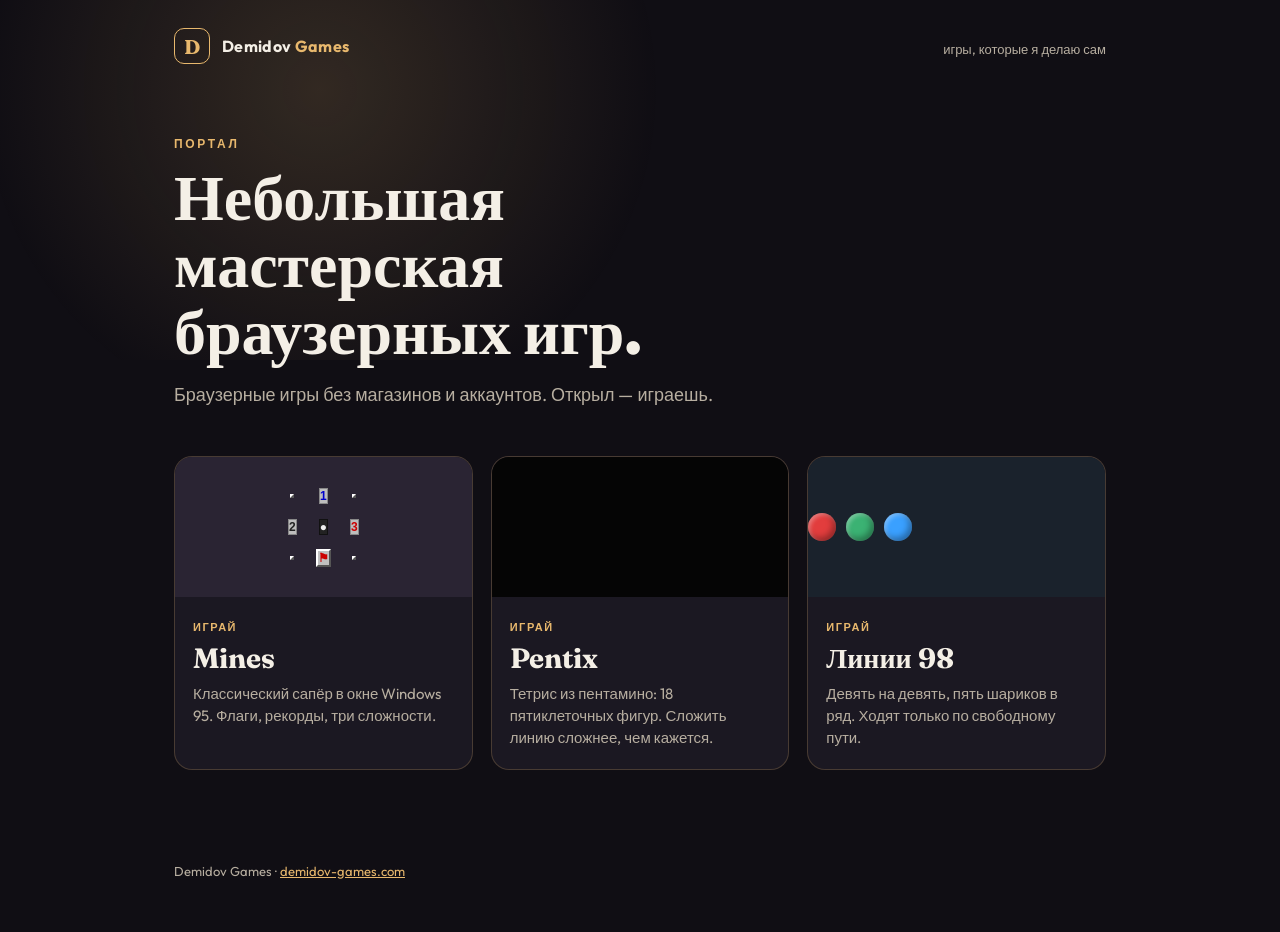
==== commit be08083f: "feat: add Pentix and Lines 98 to the portal Pentomino tetris and classic color-lines so the catalog " ====
--- a/index.html
+++ b/index.html
@@ -4,7 +4,7 @@
   <meta charset="UTF-8" />
   <meta name="viewport" content="width=device-width, initial-scale=1" />
   <title>Demidov Games — игры, которые я делаю сам</title>
-  <meta name="description" content="Портал игр Кирилла Демидова. Сапёр уже здесь, следующие игры будут появляться на demidov-games.com." />
+  <meta name="description" content="Портал игр Кирилла Демидова: сапёр, Pentix и Линии 98 на demidov-games.com." />
   <link rel="icon" href="favicon.svg" type="image/svg+xml" />
   <link rel="canonical" href="https://demidov-games.com/" />
   <link rel="preconnect" href="https://fonts.googleapis.com" />
@@ -26,7 +26,7 @@
     <section class="intro">
       <p class="kicker">портал</p>
       <h1>Небольшая мастерская браузерных игр.</h1>
-      <p class="lead">Первая игра уже здесь. Остальные появятся в этой же сетке — без магазинов и аккаунтов, просто открыл и играешь.</p>
+      <p class="lead">Браузерные игры без магазинов и аккаунтов. Открыл — играешь.</p>
     </section>
 
     <section class="catalog" aria-label="Игры">
@@ -43,14 +43,29 @@
         </div>
       </a>
 
-      <article class="card soon">
-        <div class="thumb placeholder" aria-hidden="true">?</div>
+      <a class="card live" href="/pentix/">
+        <div class="thumb pentix-thumb" aria-hidden="true">
+          <span class="a"></span><span class="a"></span><span class="a"></span><span></span>
+          <span></span><span></span><span class="a"></span><span></span>
+          <span></span><span></span><span class="a"></span><span></span>
+        </div>
         <div class="card-body">
-          <span class="status">скоро</span>
-          <h2>Следующая</h2>
-          <p>Слот для новой игры. Когда будет готова — появится здесь.</p>
+          <span class="status">играй</span>
+          <h2>Pentix</h2>
+          <p>Тетрис из пентамино: 18 пятиклеточных фигур. Сложить линию сложнее, чем кажется.</p>
         </div>
-      </article>
+      </a>
+
+      <a class="card live" href="/lines/">
+        <div class="thumb lines-thumb" aria-hidden="true">
+          <i class="c1"></i><i class="c2"></i><i class="c3"></i>
+        </div>
+        <div class="card-body">
+          <span class="status">играй</span>
+          <h2>Линии 98</h2>
+          <p>Девять на девять, пять шариков в ряд. Ходят только по свободному пути.</p>
+        </div>
+      </a>
     </section>
   </main>
 
--- a/portal.css
+++ b/portal.css
@@ -154,6 +154,34 @@
 .mines-thumb .n:nth-child(6) { color: #c00; }
 .mines-thumb .mine { background: #222; color: #eee; border: 1px solid #111; }
 .mines-thumb .flag { color: #c00; }
+
+.pentix-thumb {
+  grid-template-columns: repeat(4, 18px);
+  grid-template-rows: repeat(3, 18px);
+  gap: 2px;
+  background: #050505;
+  justify-content: center;
+  align-content: center;
+}
+.pentix-thumb span { background: transparent; }
+.pentix-thumb .a { background: #0ff; box-shadow: 1px 1px 0 #f0f; }
+
+.lines-thumb {
+  display: flex;
+  gap: 10px;
+  background: #1a222c;
+}
+.lines-thumb i {
+  width: 28px;
+  height: 28px;
+  border-radius: 50%;
+  display: block;
+  box-shadow: inset -3px -3px 6px rgba(0,0,0,.35), inset 2px 2px 4px rgba(255,255,255,.35);
+}
+.lines-thumb .c1 { background: #e23d3d; }
+.lines-thumb .c2 { background: #3bb273; }
+.lines-thumb .c3 { background: #3aa0ff; }
+
 .placeholder {
   font-family: Fraunces, Georgia, serif;
   font-size: 56px;
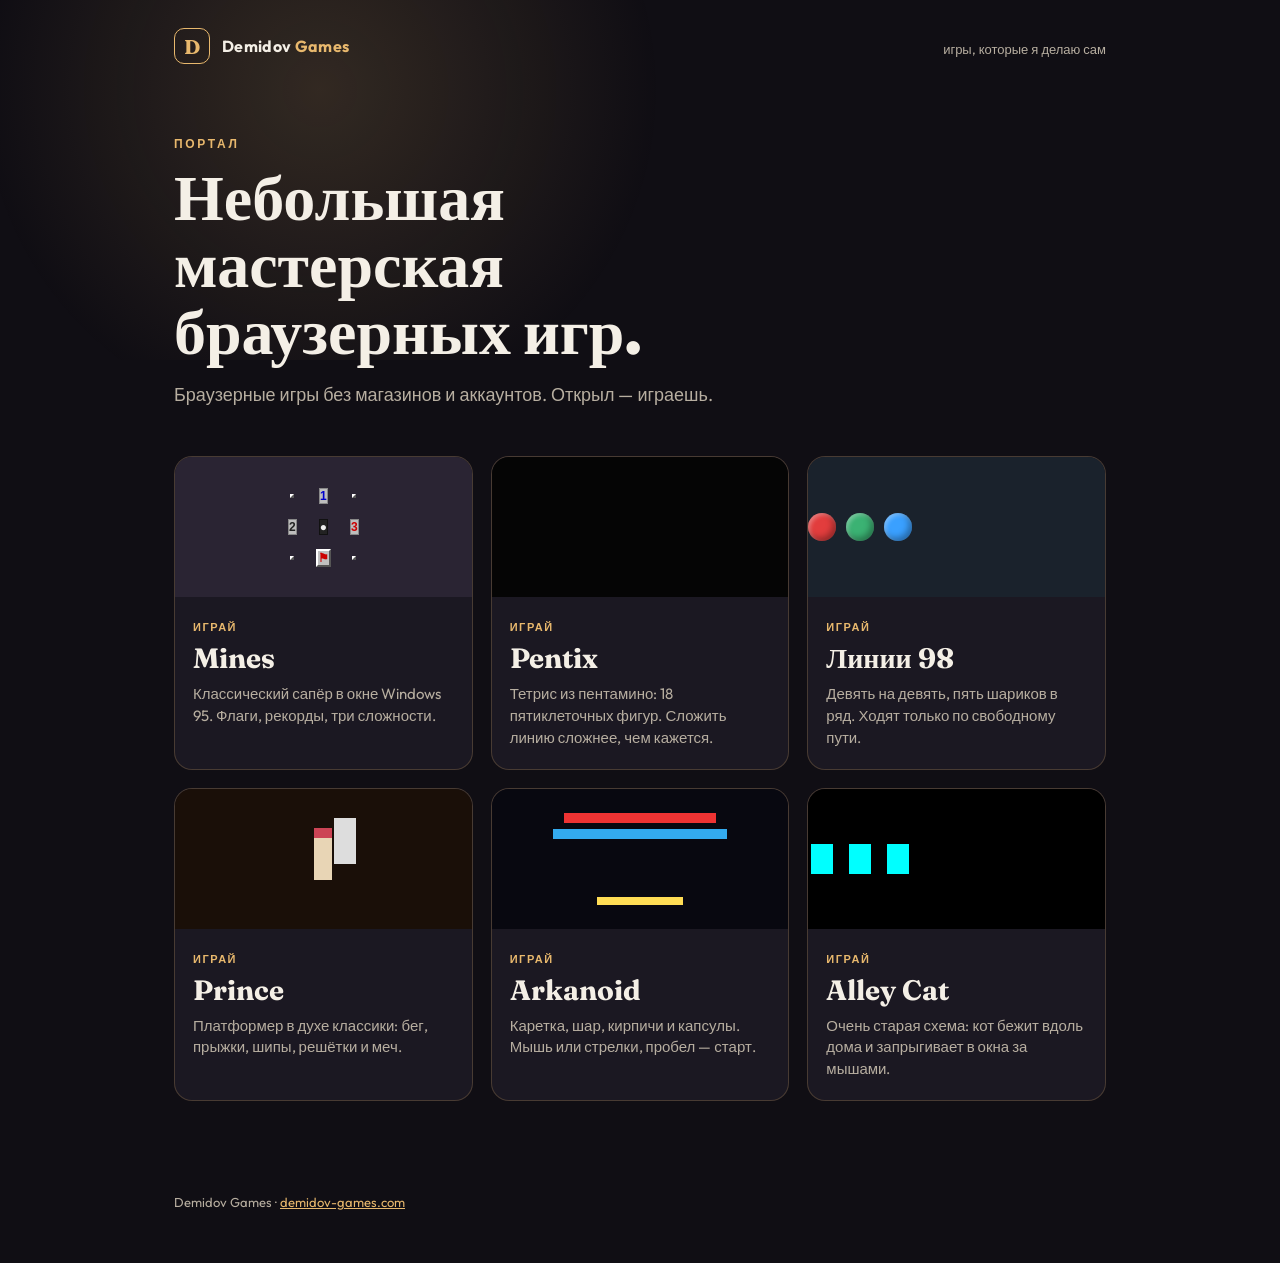
==== commit 9be608ca: "feat: add Prince, Arkanoid, and Alley Cat Classic palace platformer, breakout, and window-jumping ca" ====
--- a/index.html
+++ b/index.html
@@ -4,7 +4,7 @@
   <meta charset="UTF-8" />
   <meta name="viewport" content="width=device-width, initial-scale=1" />
   <title>Demidov Games — игры, которые я делаю сам</title>
-  <meta name="description" content="Портал игр Кирилла Демидова: сапёр, Pentix и Линии 98 на demidov-games.com." />
+  <meta name="description" content="Портал игр Кирилла Демидова: сапёр, Pentix, Линии 98, Prince, Arkanoid и Alley Cat." />
   <link rel="icon" href="favicon.svg" type="image/svg+xml" />
   <link rel="canonical" href="https://demidov-games.com/" />
   <link rel="preconnect" href="https://fonts.googleapis.com" />
@@ -66,6 +66,37 @@
           <p>Девять на девять, пять шариков в ряд. Ходят только по свободному пути.</p>
         </div>
       </a>
+
+      <a class="card live" href="/prince/">
+        <div class="thumb prince-thumb" aria-hidden="true"><span class="fig"></span></div>
+        <div class="card-body">
+          <span class="status">играй</span>
+          <h2>Prince</h2>
+          <p>Платформер в духе классики: бег, прыжки, шипы, решётки и меч.</p>
+        </div>
+      </a>
+
+      <a class="card live" href="/arkanoid/">
+        <div class="thumb arkanoid-thumb" aria-hidden="true">
+          <span></span><span></span><span></span>
+        </div>
+        <div class="card-body">
+          <span class="status">играй</span>
+          <h2>Arkanoid</h2>
+          <p>Каретка, шар, кирпичи и капсулы. Мышь или стрелки, пробел — старт.</p>
+        </div>
+      </a>
+
+      <a class="card live" href="/alleycat/">
+        <div class="thumb alleycat-thumb" aria-hidden="true">
+          <span class="w"></span><span class="w"></span><span class="w"></span>
+        </div>
+        <div class="card-body">
+          <span class="status">играй</span>
+          <h2>Alley Cat</h2>
+          <p>Очень старая схема: кот бежит вдоль дома и запрыгивает в окна за мышами.</p>
+        </div>
+      </a>
     </section>
   </main>
 
--- a/portal.css
+++ b/portal.css
@@ -182,6 +182,37 @@
 .lines-thumb .c2 { background: #3bb273; }
 .lines-thumb .c3 { background: #3aa0ff; }
 
+.prince-thumb { background: #1a0f08; }
+.prince-thumb .fig {
+  width: 18px;
+  height: 42px;
+  background: #e8d5b5;
+  box-shadow: 0 -10px 0 #c45, 22px -18px 0 2px #ddd;
+}
+
+.arkanoid-thumb {
+  display: flex;
+  flex-direction: column;
+  gap: 6px;
+  background: #080810;
+  padding: 24px 40px;
+}
+.arkanoid-thumb span { height: 10px; width: 70%; background: #e33; }
+.arkanoid-thumb span:nth-child(2) { background: #3ae; width: 80%; }
+.arkanoid-thumb span:nth-child(3) { background: #fd5; width: 40%; height: 8px; margin-top: auto; }
+
+.alleycat-thumb {
+  display: flex;
+  gap: 10px;
+  background: #000;
+}
+.alleycat-thumb .w {
+  width: 28px;
+  height: 36px;
+  background: #0ff;
+  box-shadow: inset 0 0 0 3px #000;
+}
+
 .placeholder {
   font-family: Fraunces, Georgia, serif;
   font-size: 56px;
